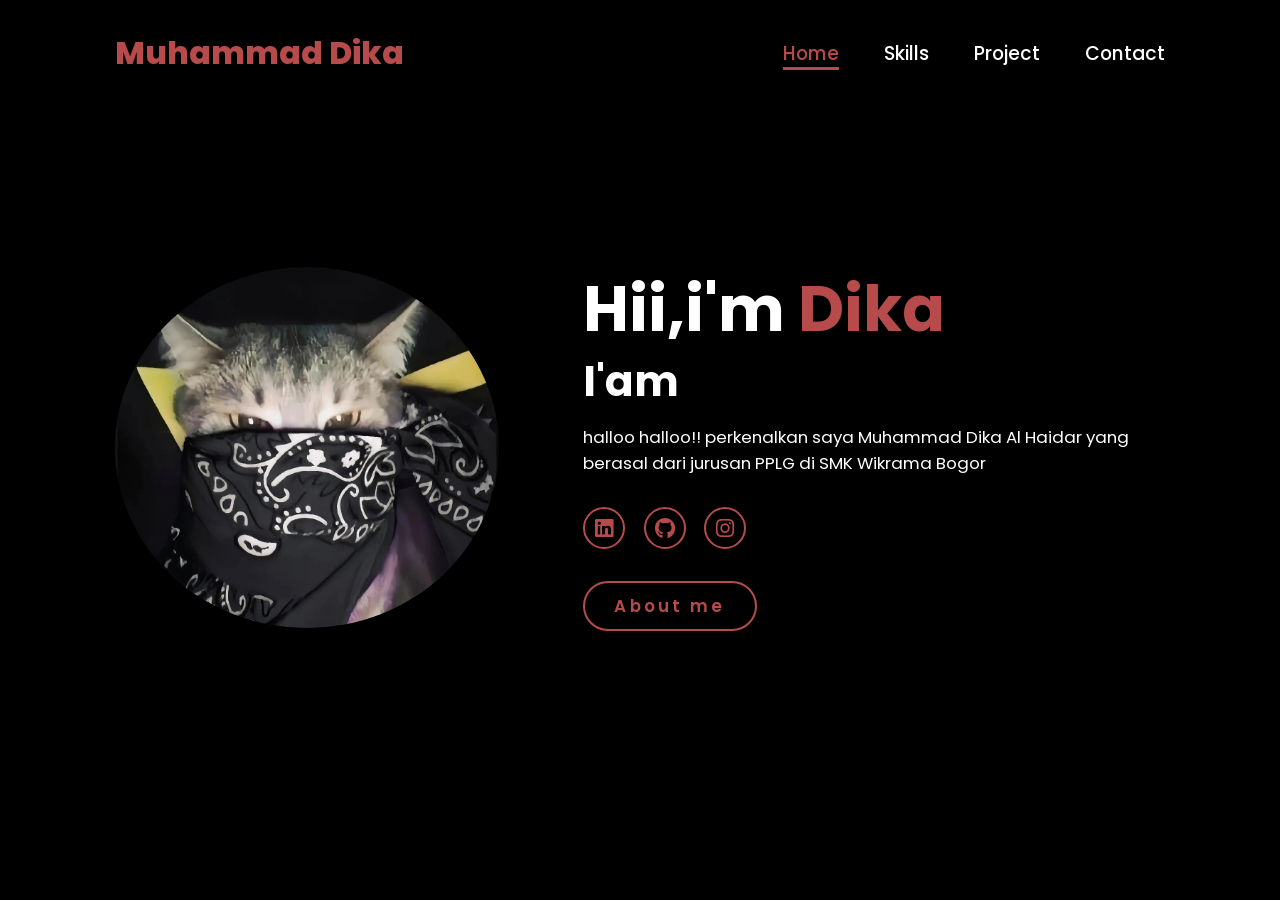
==== index.html @ 09ee5bdd "first commit" ====
<!DOCTYPE html>
<html lang="en">
<head>
    <meta charset="UTF-8">
    <meta name="viewport" content="width=device-width, initial-scale=1.0">
    <title>Portofolio</title>
    <link rel="stylesheet" href="https://cdnjs.cloudflare.com/ajax/libs/font-awesome/6.5.2/css/all.min.css">
    <link rel="stylesheet" href="style.css">
    <link rel="website icon" type="png"
    href="download.png">
</head>
<body>
  <span class="typing-effect"></span>

    <header>
      <a href="index.html" class="logo">Muhammad Dika</a>

      <nav>
       <a href="index.html" class="active">Home</a>
       <a href="#" >Skills</a>
       <a href="project.html" >Project</a>
       <a href="#" >Contact</a>
      </nav>
    </header>
     <section class="home">
        <div class="home-img">
            <img src="main.jpg" alt="">
        </div>
        <div class="home-content">
            <h1>Hii,i'm <span>Dika</span></h1>
            <h3 class="typing-text">I'am <span></span></h3>
            <p>halloo halloo!! perkenalkan saya Muhammad Dika Al Haidar yang berasal dari jurusan PPLG di SMK Wikrama Bogor</p>
            <div class="social-icons">
              <a href="#"><i class="fa-brands fa-linkedin"></i></a>
              <a href="https://github.com/dashboard"><i class="fa-brands fa-github"></i></a>
              <a href="https://www.instagram.com/dikaalhaidarr?igsh=MWllZXFncGJycjBpZw=="><i class="fa-brands fa-instagram"></i></a>
            
            
            </div>
             <a href="index.html" class="btn">About me</a>
        </div>
     </section>

     
</body>
</html>
---- style.css ----
@import url(https://fonts.googleapis.com/css2?family=Poppins%3Awght%40100%3B200%3B300%3B400%3B500%3B600&display=swap%27%29%3B);   

*{
    margin: 0;
    padding: 0;
    box-sizing: border-box;
    text-decoration: none;
    border: none;
    outline: none;
    font-family: 'Poppins',sans-serif;
}

html{
    font-size: 65.5%;
    animation: fadeIn 1s forwards;  
}
@keyframes fadeIn {
    10% {
      opacity: 0;  
    }
    100% {
      opacity: 1;  
    }
  }

body{
    width: 100%;
    height: 100vh;
    overflow-x: hidden;
    background-color: black;
    color: white;
}
header{
    margin-top: 20px;
    position: fixed;
    top: 0;
    left: 0;
    width: 100%;
    padding: 1rem 9%;
    background-color: transparent;
    filter: drop-shadow(10px);
    display: flex;
    justify-content: space-between;
    align-items: center;
    z-index: 100;
}

.logo{
    font-size: 3rem;
    color: #b74b4b;
    font-weight: 800;
    cursor: pointer;
    transition: 0.5s ease;
}

.logo:hover{
    transform: scale(1.1);
}

nav a{
    font-size: 1.8rem;
    color: white;
    margin-left: 4rem;
    font-weight: 500;
    transition: 0.3s ease;
    border-bottom: 3px solid transparent;
}

nav a:hover,
nav a.active{
    color: #b74b4b;
    border-bottom: 3px solid #b74b4b;
}

@media(max-width:995px){
    nav{
        position: absolute;
        display: contents;
        top: 100%;
        right: 0;
        width: 40%;
        border-left: 3px solid #b74b4b;
        border-bottom: 3px solid #b74b4b;
        border-bottom-left-radius: 2rem;
        padding: 1rem solid;
        background-color: #161616;
        border-top: 0.1rem solid rgba(0,0,0,0.1);
    }

    nav.active{
        display: block;
    }

    nav a{
        display: block;
        font-size: 2rem;
        margin: 3rem 0;
    }

    nav a:hover,
    nav a.active{
        padding: 1rem;
        border-radius: 0.5rem;
        border-bottom: 0.5s solid #b74b4b;
    }
}

section{
    min-height: 100vh;
    padding: 5rem 9% 5rem;
}

.home{
    display: flex;
    justify-content: center;
    align-items: center;
    gap: 8rem;
    background-color: black;
}

/*  */
.home .home-content h1{
    font-size: 6rem;
    font-weight: 700;
    line-height: 1.3;
}

span{
    color: #b74b4b;
}

.home-content h3{
    font-size: 4rem;
    margin-bottom: 1rem;
    font-weight: 700;
}

.home-content p{
    font-size: 1.6rem;
}

.home-img{
    border-radius: 50%;
}

.home-img img{
    position: relative;
    width: 30vw;
    border-radius: 50%;
    box-shadow: 10 10 25px solid #b74b4b;
    cursor: pointer;
    transition: 0.2s linear;
}

.home-img img:hover{
    font-size: 1.8rem;
    font-weight: 500;
}

.social-icons a{
    display: inline-flex;
    justify-content: center;
    align-items: center;
    width: 4rem;
    height: 4rem;
    background-color: transparent;
    border: 0.2rem solid #b74b4b;
    font-size: 2rem;
    border-radius: 50%;
    margin: 3rem 1.5rem 3rem 0;
    transition: 0.3s ease;
    color: #b74b4b;
}

.social-icons a:hover{
    color: black;
    transform: scale(1.3)translateY(-5px);
    background-color: #b74b4b;
    box-shadow: 0 0 25px #b74b4b;
}

.btn{
    display: inline-block;
    padding: 1rem 2.8rem;
    background-color: black;
    border-radius: 4rem;
    font-size: 1.6rem;
    color: #b74b4b;
    letter-spacing: 0.3rem;
    font-weight: 600;
    border: 2px solid #b74b4b;
    transition: 0.3s ease;
    cursor: pointer;
}

.btn:hover{
    transform: scale3d(1.03);
    background-color: #b74b4b;
    color: black;
    box-shadow: 0 0 25px #b74b4b;
}

.typing-text{
    font-size: 34px;
    font-weight: 600;
    min-width: 280px;
}

.typing-text span{
    position: relative;
}

.typing-text span::before{
    content: "";
    color: #b74b4b;
    animation: words 20s infinite
}

.typing-text span::after{
    content: "";
    background-color: black;
    position: absolute;
    width: calc(100%+ 8px);
    height: 100%;
    border-left: 3px solid black;
    right: -8;
    animation: cursor 0.6s infinite;
}

@keyframes cursor{
to{
    border-left: 3px solid;
 }
}

@keyframes words  {
    10%,30%{
        content: " Wikrama student"
    }
    21%, 40% {
        content: "Front End Developer"
    }
    41%, 60% {
        content:"Jurusan PPLG" ;
    }
    61%, 70%{
        content: "15 years old";
    }
}

@media (max-width: 1000px){
    .home{
        gap:40rem;
    }
}

@media(max-width:995px){
    .home{
        flex-direction: column;
        margin: 5rem 4rem;
    }
    .home.home-content h3{
        font-size:2.5rem;
    }
    .home-content h1{
        font-size: 5rem;
    }

    .home-img img{
        width: 70vw;
        margin-top: 4rem;
    }
}
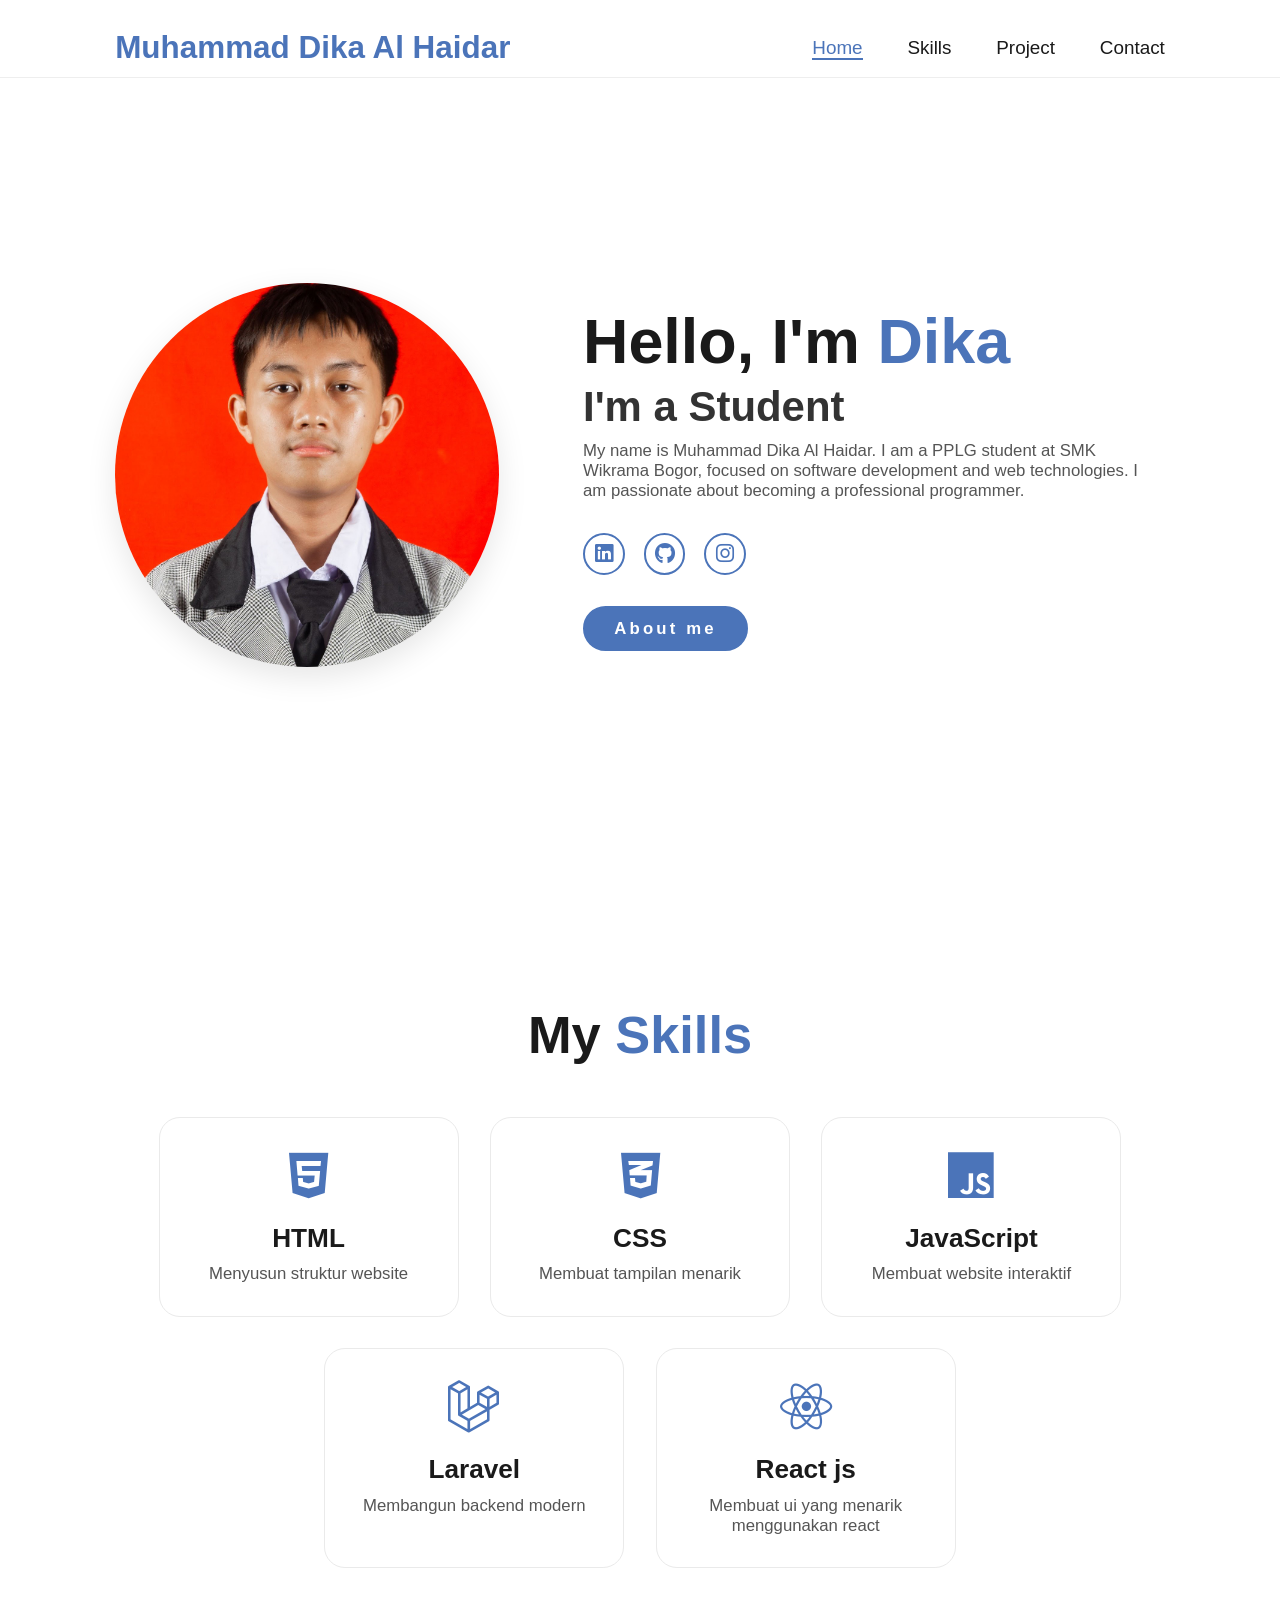
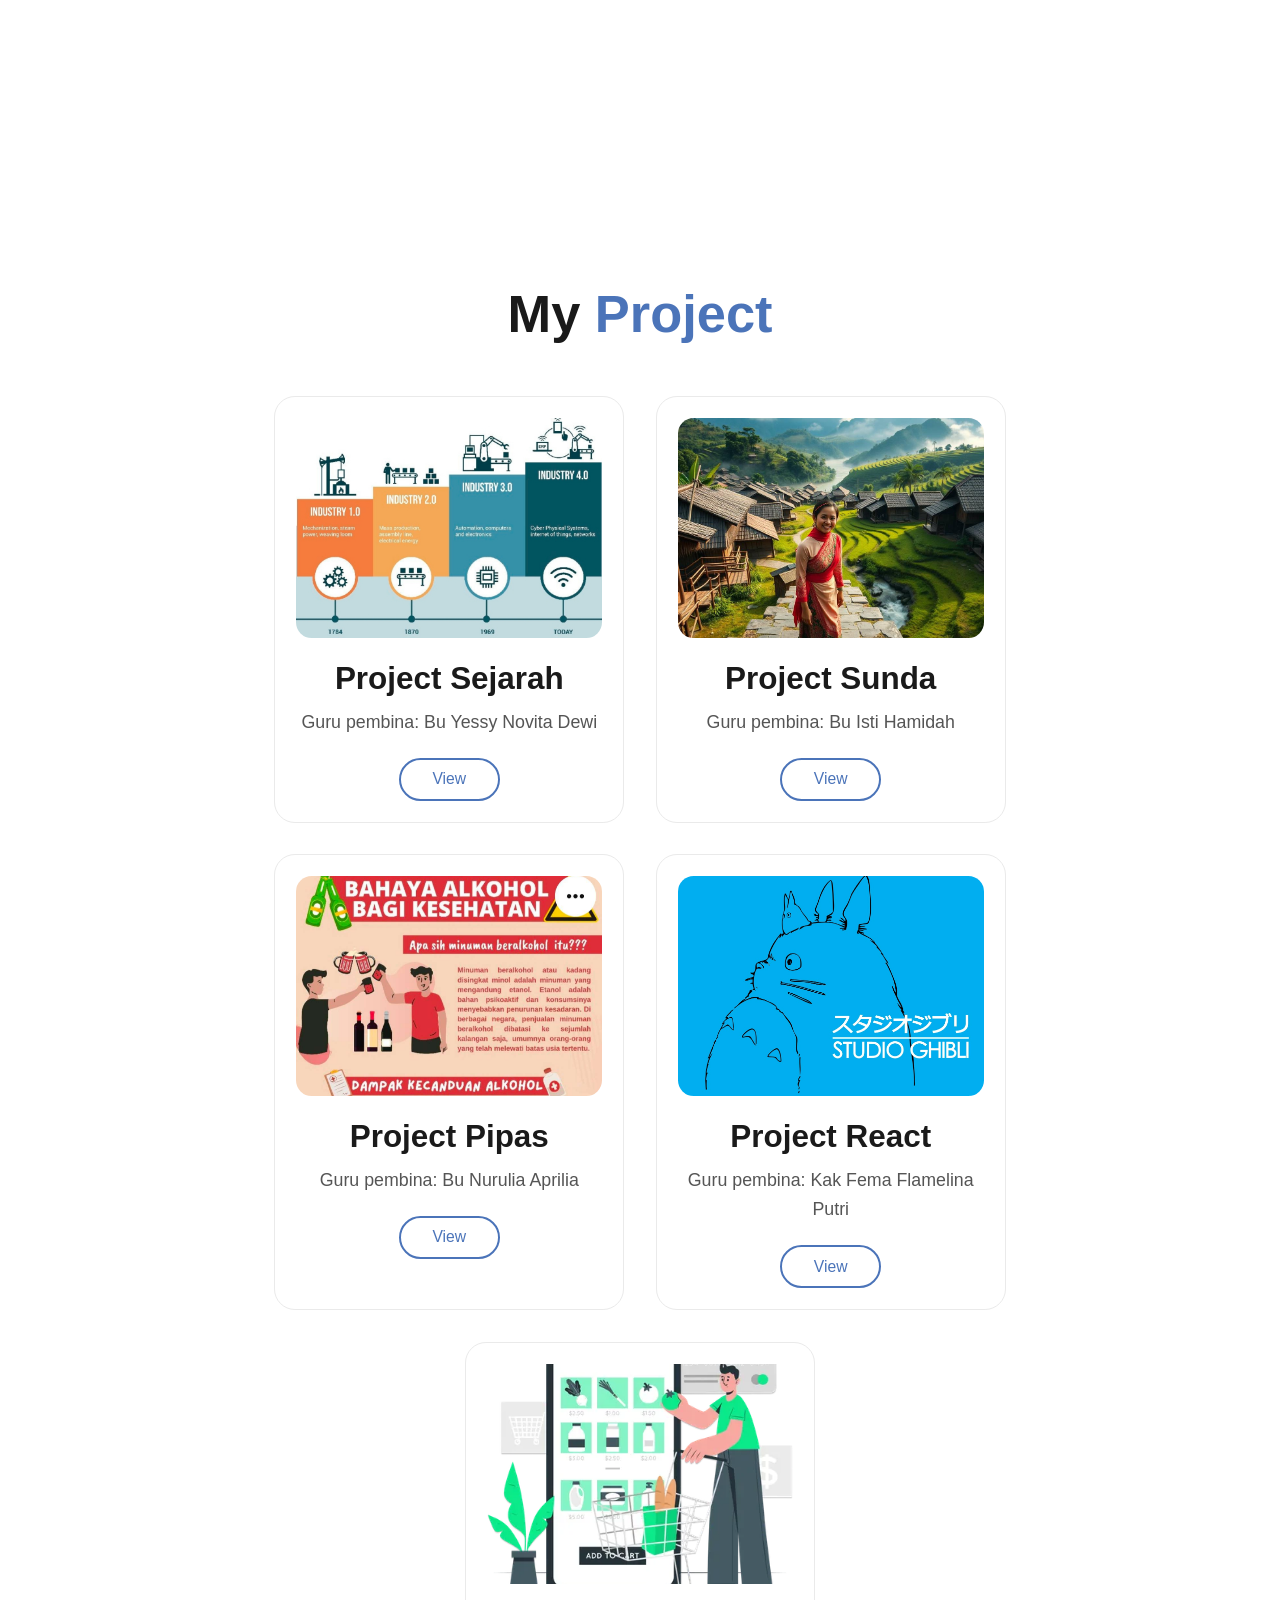
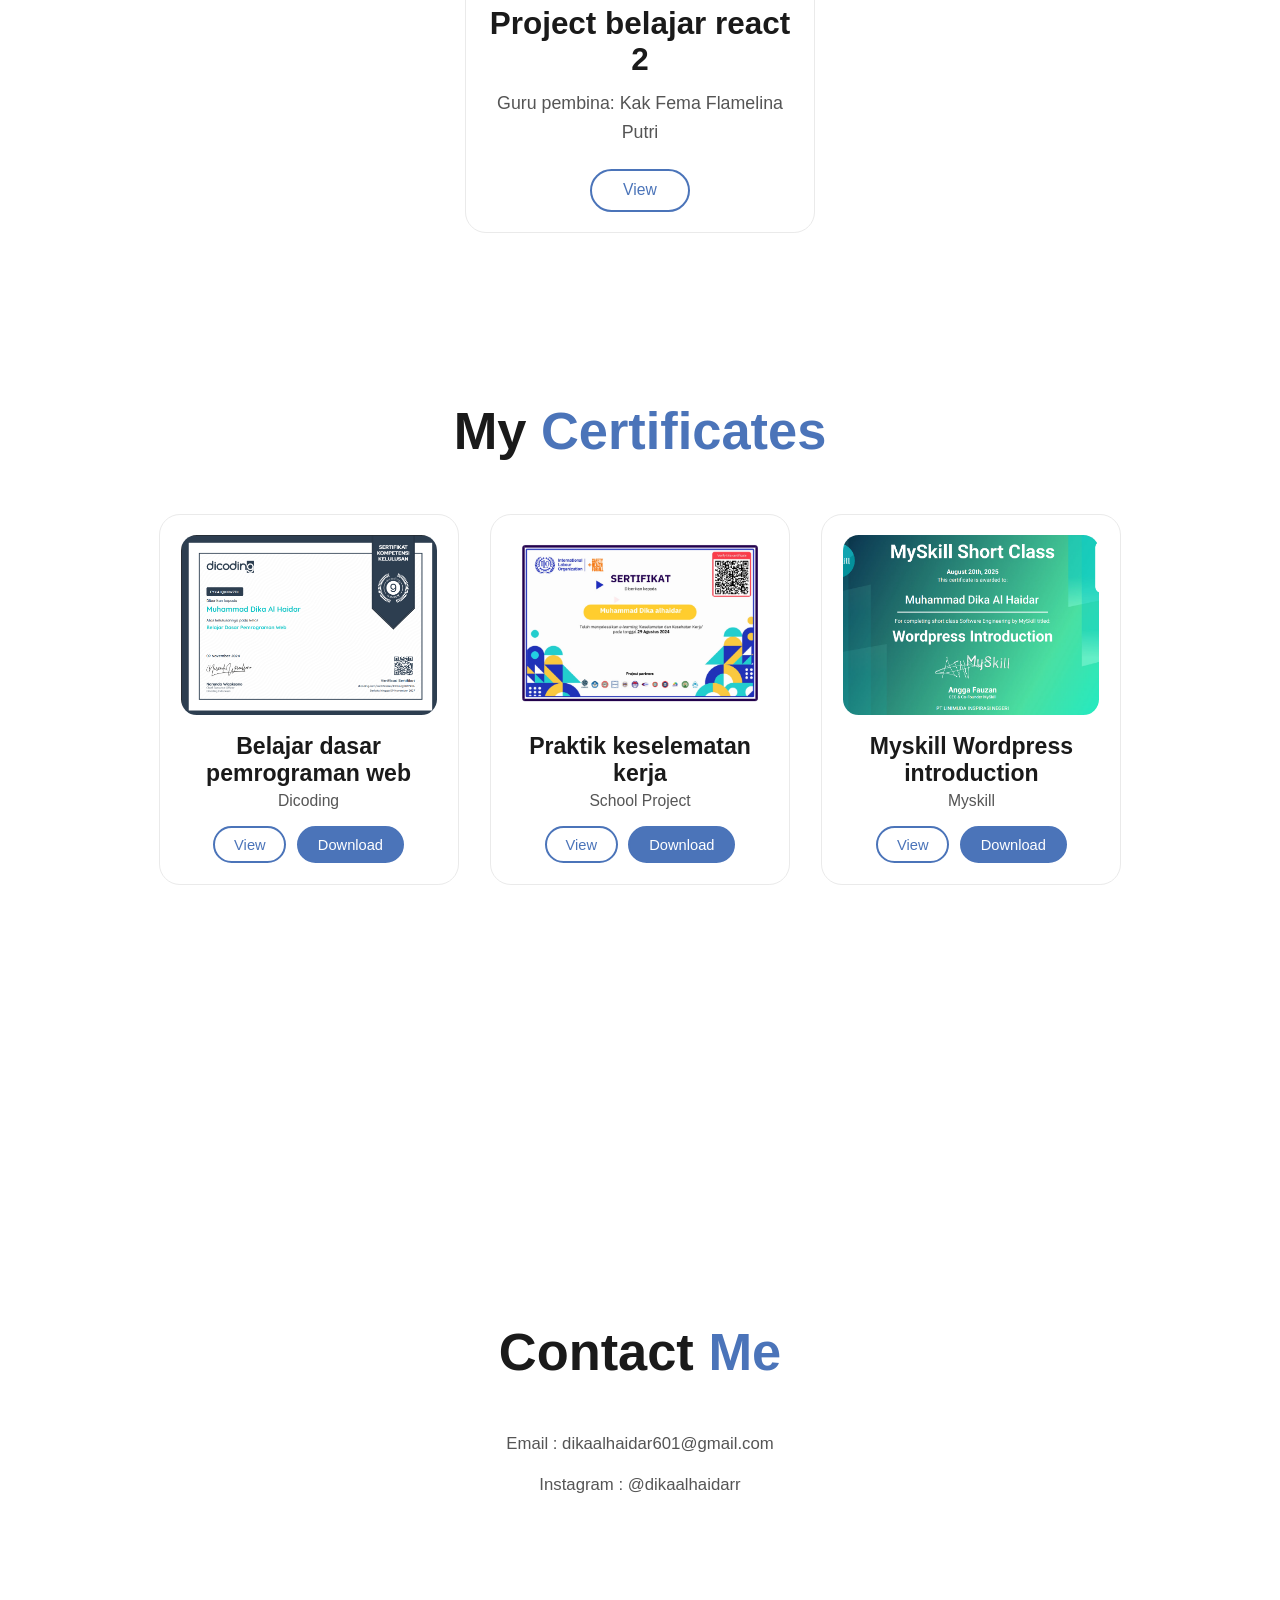
==== commit 97e09a84: "update project" ====
--- a/index.html
+++ b/index.html
@@ -1,46 +1,358 @@
 <!DOCTYPE html>
 <html lang="en">
+
 <head>
     <meta charset="UTF-8">
     <meta name="viewport" content="width=device-width, initial-scale=1.0">
+
     <title>Portofolio</title>
+
+    <!-- FONT AWESOME -->
     <link rel="stylesheet" href="https://cdnjs.cloudflare.com/ajax/libs/font-awesome/6.5.2/css/all.min.css">
+
+    <!-- CSS -->
     <link rel="stylesheet" href="style.css">
-    <link rel="website icon" type="png"
-    href="download.png">
+    <link rel="stylesheet" href="project.css">
+
+    <!-- ICON -->
+    <link rel="website icon" type="png" href="download.png">
+
 </head>
+
 <body>
-  <span class="typing-effect"></span>
-
+
+    <!-- HEADER -->
     <header>
-      <a href="index.html" class="logo">Muhammad Dika</a>
-
-      <nav>
-       <a href="index.html" class="active">Home</a>
-       <a href="#" >Skills</a>
-       <a href="project.html" >Project</a>
-       <a href="#" >Contact</a>
-      </nav>
+
+        <a href="#home" class="logo">
+            Muhammad Dika Al Haidar
+        </a>
+
+        <nav>
+            <a href="#home" class="active">Home</a>
+            <a href="#skills">Skills</a>
+            <a href="#project">Project</a>
+            <a href="#contact">Contact</a>
+        </nav>
+
     </header>
-     <section class="home">
+
+    <!-- HOME -->
+    <section id="home" class="home">
+
         <div class="home-img">
-            <img src="main.jpg" alt="">
-        </div>
+            <img src="muka.jpeg" alt="">
+        </div>
+
         <div class="home-content">
-            <h1>Hii,i'm <span>Dika</span></h1>
-            <h3 class="typing-text">I'am <span></span></h3>
-            <p>halloo halloo!! perkenalkan saya Muhammad Dika Al Haidar yang berasal dari jurusan PPLG di SMK Wikrama Bogor</p>
+
+            <h1>
+                Hello, I'm <span>Dika</span>
+            </h1>
+
+            <h3 class="typing-text">
+                I'm a Student
+            </h3>
+
+            <p>
+                My name is Muhammad Dika Al Haidar. I am a PPLG student at SMK Wikrama Bogor, focused on software
+                development and web technologies. I am passionate about becoming a professional programmer.
+            </p>
+
             <div class="social-icons">
-              <a href="#"><i class="fa-brands fa-linkedin"></i></a>
-              <a href="https://github.com/dashboard"><i class="fa-brands fa-github"></i></a>
-              <a href="https://www.instagram.com/dikaalhaidarr?igsh=MWllZXFncGJycjBpZw=="><i class="fa-brands fa-instagram"></i></a>
-            
-            
-            </div>
-             <a href="index.html" class="btn">About me</a>
-        </div>
-     </section>
-
-     
+
+                <a href="#">
+                    <i class="fa-brands fa-linkedin"></i>
+                </a>
+
+                <a href="https://github.com/">
+                    <i class="fa-brands fa-github"></i>
+                </a>
+
+                <a href="https://www.instagram.com/dikaalhaidarr">
+                    <i class="fa-brands fa-instagram"></i>
+                </a>
+
+            </div>
+
+            <a href="#home" class="btn">
+                About me
+            </a>
+
+        </div>
+
+    </section>
+
+    <!-- SKILLS -->
+    <section id="skills" class="skills">
+
+        <h1 class="section-title">
+            My <span>Skills</span>
+        </h1>
+
+        <div class="skills-container">
+
+            <div class="skill-card">
+                <i class="fa-brands fa-html5"></i>
+                <h2>HTML</h2>
+                <p>Menyusun struktur website</p>
+            </div>
+
+            <div class="skill-card">
+                <i class="fa-brands fa-css3-alt"></i>
+                <h2>CSS</h2>
+                <p>Membuat tampilan menarik</p>
+            </div>
+
+            <div class="skill-card">
+                <i class="fa-brands fa-js"></i>
+                <h2>JavaScript</h2>
+                <p>Membuat website interaktif</p>
+            </div>
+
+            <div class="skill-card">
+                <i class="fa-brands fa-laravel"></i>
+                <h2>Laravel</h2>
+                <p>Membangun backend modern</p>
+            </div>
+
+            <div class="skill-card">
+                <i class="fa-brands fa-react"></i>
+                <h2>React js</h2>
+                <p>Membuat ui yang menarik menggunakan react</p>
+            </div>
+
+
+        </div>
+
+    </section>
+
+    <!-- PROJECT -->
+    <section id="project" class="projects">
+
+        <h1 class="section-title">
+            My <span>Project</span>
+        </h1>
+
+        <div class="project-container">
+
+            <!-- PROJECT 1 -->
+            <div class="project-card">
+
+                <img src="project sejarah/revindus.jpg" alt="">
+
+                <div class="project-info">
+
+                    <h3>Project Sejarah</h3>
+                    <p>
+                        Guru pembina: Bu Yessy Novita Dewi
+                    </p>
+
+                    <a href="project sejarah/index.html">
+                        View
+                    </a>
+
+                </div>
+
+            </div>
+
+            <!-- PROJECT 2 -->
+            <div class="project-card">
+
+                <img src="Project sunda/kampung.jpg" alt="">
+
+                <div class="project-info">
+
+                    <h3>Project Sunda</h3>
+
+                    <p>
+                        Guru pembina: Bu Isti Hamidah
+                    </p>
+
+                    <a href="Project sunda/index.html">
+                        View
+                    </a>
+
+                </div>
+
+            </div>
+
+            <!-- PROJECT 3 -->
+            <div class="project-card">
+
+                <img src="project pipas/6l4ekl4iqhdriba.jpg" alt="">
+
+                <div class="project-info">
+
+                    <h3>Project Pipas</h3>
+
+                    <p>
+                        Guru pembina: Bu Nurulia Aprilia
+                    </p>
+
+                    <a href="project pipas/pipas.html">
+                        View
+                    </a>
+
+                </div>
+
+            </div>
+
+            <!-- PROJECT 4 -->
+            <div class="project-card">
+
+                <img src="image.png" alt="">
+
+                <div class="project-info">
+
+                    <h3>Project React</h3>
+
+                    <p>
+                        Guru pembina: Kak Fema Flamelina Putri
+                    </p>
+
+                    <a href="https://project-react-1-khaki.vercel.app/" target="_blank">
+                        View
+                    </a>
+                </div>
+            </div>
+
+            <!-- project 5 -->
+             <div class="project-card">
+
+                <img src="store.webp" alt="">
+
+                <div class="project-info">
+
+                    <h3>Project belajar react 2</h3>
+
+                    <p>
+                        Guru pembina: Kak Fema Flamelina Putri
+                    </p>
+
+                    <a href=" https://belajar-react-1-cx4q.vercel.app/" target="_blank">
+                        View
+                    </a>
+                </div>
+
+            </div>
+
+        </div>
+
+    </section>
+
+    <!-- CERTIFICATE -->
+    <section id="certificate" class="certificate">
+
+        <h1 class="section-title">
+            My <span>Certificates</span>
+        </h1>
+
+        <div class="certificate-container">
+
+            <div class="certificate-card">
+
+                <img src="sertifikat1.png" alt="HTML Certificate">
+
+                <h3>Belajar dasar pemrograman web</h3>
+                <p>Dicoding </p>
+
+                <div class="cert-btns">
+                    <a href="sertifikat1.pdf" target="_blank" class="btn-view">
+                        View
+                    </a>
+
+                    <a href="sertifikat1.pdf" download class="btn-download">
+                        Download
+                    </a>
+                </div>
+            </div>
+
+             <div class="certificate-card">
+                <img src="sertifikat2.jpeg" alt="HTML Certificate">
+
+                <h3>Praktik keselematan kerja</h3>
+                <p> School Project</p>
+
+                <div class="cert-btns">
+                    <a href="sertifikat2.jpeg" target="_blank" class="btn-view">
+                        View
+                    </a>
+
+                    <a href="sertifikat2.jpeg" download class="btn-download">
+                        Download
+                    </a>
+                </div>
+            </div>
+              <div class="certificate-card">
+                <img src="sertifikat3.png" alt="HTML Certificate">
+
+                <h3>Myskill Wordpress introduction</h3>
+                <p>Myskill</p>
+
+                <div class="cert-btns">
+                    <a href="sertifikat3.png" target="_blank" class="btn-view">
+                        View
+                    </a>
+
+                    <a href="sertifikat3.png" download class="btn-download">
+                        Download
+                    </a>
+                </div>
+            </div>
+
+        </div>
+
+    </section>
+
+
+
+    <!-- CONTACT -->
+    <section id="contact" class="contact">
+
+        <h1 class="section-title">
+            Contact <span>Me</span>
+        </h1>
+
+        <p>Email : dikaalhaidar601@gmail.com</p>
+        <p>Instagram : @dikaalhaidarr</p>
+
+    </section>
+
+    <!-- ACTIVE NAVBAR -->
+    <script>
+
+        const sections = document.querySelectorAll("section");
+        const navLinks = document.querySelectorAll("nav a");
+
+        window.addEventListener("scroll", () => {
+
+            let current = "";
+
+            sections.forEach(section => {
+
+                const sectionTop = section.offsetTop;
+
+                if (scrollY >= sectionTop - 200) {
+                    current = section.getAttribute("id");
+                }
+
+            });
+
+            navLinks.forEach(link => {
+
+                link.classList.remove("active");
+
+                if (link.getAttribute("href") === "#" + current) {
+                    link.classList.add("active");
+                }
+
+            });
+
+        });
+
+    </script>
+
 </body>
+
 </html>
--- a/style.css
+++ b/style.css
@@ -1,5 +1,3 @@
-@import url(https://fonts.googleapis.com/css2?family=Poppins%3Awght%40100%3B200%3B300%3B400%3B500%3B600&display=swap%27%29%3B);   
-
 *{
     margin: 0;
     padding: 0;
@@ -7,29 +5,23 @@
     text-decoration: none;
     border: none;
     outline: none;
-    font-family: 'Poppins',sans-serif;
+    font-family: 'Poppins', sans-serif;
 }
 
 html{
     font-size: 65.5%;
-    animation: fadeIn 1s forwards;  
-}
-@keyframes fadeIn {
-    10% {
-      opacity: 0;  
-    }
-    100% {
-      opacity: 1;  
-    }
-  }
+    scroll-behavior: smooth;
+}
 
 body{
     width: 100%;
-    height: 100vh;
     overflow-x: hidden;
-    background-color: black;
-    color: white;
-}
+    background-color: #ffffff;
+    color: #1a1a1a;
+}
+
+/* HEADER */
+
 header{
     margin-top: 20px;
     position: fixed;
@@ -37,125 +29,96 @@
     left: 0;
     width: 100%;
     padding: 1rem 9%;
-    background-color: transparent;
-    filter: drop-shadow(10px);
+    background-color: #ffffff;
     display: flex;
     justify-content: space-between;
     align-items: center;
     z-index: 100;
+    border-bottom: 1px solid #eee;
 }
 
 .logo{
     font-size: 3rem;
-    color: #b74b4b;
+    color: #4b74b9;
     font-weight: 800;
     cursor: pointer;
-    transition: 0.5s ease;
+    transition: 0.3s ease;
 }
 
 .logo:hover{
-    transform: scale(1.1);
+    transform: scale(1.05);
 }
 
 nav a{
     font-size: 1.8rem;
-    color: white;
+    color: #1a1a1a;
     margin-left: 4rem;
     font-weight: 500;
     transition: 0.3s ease;
-    border-bottom: 3px solid transparent;
+    border-bottom: 2px solid transparent;
 }
 
 nav a:hover,
 nav a.active{
-    color: #b74b4b;
-    border-bottom: 3px solid #b74b4b;
-}
-
-@media(max-width:995px){
-    nav{
-        position: absolute;
-        display: contents;
-        top: 100%;
-        right: 0;
-        width: 40%;
-        border-left: 3px solid #b74b4b;
-        border-bottom: 3px solid #b74b4b;
-        border-bottom-left-radius: 2rem;
-        padding: 1rem solid;
-        background-color: #161616;
-        border-top: 0.1rem solid rgba(0,0,0,0.1);
-    }
-
-    nav.active{
-        display: block;
-    }
-
-    nav a{
-        display: block;
-        font-size: 2rem;
-        margin: 3rem 0;
-    }
-
-    nav a:hover,
-    nav a.active{
-        padding: 1rem;
-        border-radius: 0.5rem;
-        border-bottom: 0.5s solid #b74b4b;
-    }
-}
+    color: #4b74b9;
+    border-bottom: 2px solid #4b74b9;
+}
+
+/* SECTION */
 
 section{
     min-height: 100vh;
-    padding: 5rem 9% 5rem;
-}
+    padding: 10rem 9% 5rem;
+}
+
+/* HOME */
 
 .home{
     display: flex;
     justify-content: center;
     align-items: center;
     gap: 8rem;
-    background-color: black;
-}
-
-/*  */
+    background-color: #ffffff;
+}
+
 .home .home-content h1{
     font-size: 6rem;
     font-weight: 700;
     line-height: 1.3;
 }
 
-span{
-    color: #b74b4b;
+.home-content h1 span{
+    color: #4b74b9;
 }
 
 .home-content h3{
     font-size: 4rem;
     margin-bottom: 1rem;
     font-weight: 700;
+    color: #333;
 }
 
 .home-content p{
     font-size: 1.6rem;
-}
-
-.home-img{
-    border-radius: 50%;
-}
+    color: #555;
+}
+
+/* IMAGE */
 
 .home-img img{
     position: relative;
     width: 30vw;
     border-radius: 50%;
-    box-shadow: 10 10 25px solid #b74b4b;
+    box-shadow: 0 10px 30px rgba(0,0,0,0.1);
     cursor: pointer;
-    transition: 0.2s linear;
+    transition: 0.3s ease;
 }
 
 .home-img img:hover{
-    font-size: 1.8rem;
-    font-weight: 500;
-}
+    transform: scale(1.05);
+}
+
+/* SOCIAL */
 
 .social-icons a{
     display: inline-flex;
@@ -164,113 +127,234 @@
     width: 4rem;
     height: 4rem;
     background-color: transparent;
-    border: 0.2rem solid #b74b4b;
+    border: 2px solid #4b74b9;
     font-size: 2rem;
     border-radius: 50%;
     margin: 3rem 1.5rem 3rem 0;
     transition: 0.3s ease;
-    color: #b74b4b;
+    color: #4b74b9;
 }
 
 .social-icons a:hover{
-    color: black;
-    transform: scale(1.3)translateY(-5px);
-    background-color: #b74b4b;
-    box-shadow: 0 0 25px #b74b4b;
-}
+    color: white;
+    transform: scale(1.1);
+    background-color: #4b74b9;
+    box-shadow: 0 5px 15px rgba(75,116,185,0.3);
+}
+
+/* BUTTON */
 
 .btn{
     display: inline-block;
     padding: 1rem 2.8rem;
-    background-color: black;
+    background-color: #4b74b9;
     border-radius: 4rem;
     font-size: 1.6rem;
-    color: #b74b4b;
+    color: white;
     letter-spacing: 0.3rem;
     font-weight: 600;
-    border: 2px solid #b74b4b;
+    border: 2px solid #4b74b9;
     transition: 0.3s ease;
     cursor: pointer;
 }
 
 .btn:hover{
-    transform: scale3d(1.03);
-    background-color: #b74b4b;
-    color: black;
-    box-shadow: 0 0 25px #b74b4b;
-}
-
-.typing-text{
-    font-size: 34px;
-    font-weight: 600;
-    min-width: 280px;
-}
-
-.typing-text span{
-    position: relative;
-}
-
-.typing-text span::before{
-    content: "";
-    color: #b74b4b;
-    animation: words 20s infinite
-}
-
-.typing-text span::after{
-    content: "";
-    background-color: black;
-    position: absolute;
-    width: calc(100%+ 8px);
-    height: 100%;
-    border-left: 3px solid black;
-    right: -8;
-    animation: cursor 0.6s infinite;
-}
-
-@keyframes cursor{
-to{
-    border-left: 3px solid;
- }
-}
-
-@keyframes words  {
-    10%,30%{
-        content: " Wikrama student"
-    }
-    21%, 40% {
-        content: "Front End Developer"
-    }
-    41%, 60% {
-        content:"Jurusan PPLG" ;
-    }
-    61%, 70%{
-        content: "15 years old";
-    }
-}
-
-@media (max-width: 1000px){
-    .home{
-        gap:40rem;
-    }
-}
+    transform: scale(1.05);
+    background-color: transparent;
+    color: #4b74b9;
+}
+
+/* TITLE */
+
+.section-title{
+    text-align: center;
+    font-size: 5rem;
+    margin-bottom: 5rem;
+}
+
+.section-title span{
+    color: #4b74b9;
+}
+
+/* SKILLS / PROJECTS / CONTACT */
+
+.skills,
+.projects,
+.contact{
+    background: #ffffff;
+}
+
+.skills-container,
+.project-container{
+    display: flex;
+    justify-content: center;
+    gap: 3rem;
+    flex-wrap: wrap;
+}
+
+/* CARD */
+
+.skill-card,
+.project-card{
+    width: 300px;
+    padding: 3rem;
+    border: 1px solid #eaeaea;
+    border-radius: 2rem;
+    text-align: center;
+    transition: 0.3s;
+    background: #fff;
+}
+
+.skill-card:hover,
+.project-card:hover{
+    transform: translateY(-10px);
+    box-shadow: 0 10px 25px rgba(0,0,0,0.08);
+    border-color: #4b74b9;
+}
+
+.skill-card i{
+    font-size: 5rem;
+    color: #4b74b9;
+    margin-bottom: 2rem;
+}
+
+.skill-card h2,
+.project-card h2{
+    font-size: 2.5rem;
+    margin-bottom: 1rem;
+}
+
+.skill-card p,
+.project-card p,
+.contact p{
+    font-size: 1.6rem;
+    color: #555;
+}
+
+/* CONTACT */
+
+.contact{
+    text-align: center;
+}
+
+.contact p{
+    margin-top: 2rem;
+}
+
+
+
+.certificate{
+    background: #ffffff;
+    padding: 8rem 9%;
+}
+
+.certificate-container{
+    display: flex;
+    justify-content: center;
+    flex-wrap: wrap;
+    gap: 3rem;
+    margin-top: 5rem;
+}
+
+.certificate-card{
+    width: 300px;
+    background: #fff;
+    border: 1px solid #eaeaea;
+    border-radius: 2rem;
+    overflow: hidden;
+    text-align: center;
+    padding: 2rem;
+    transition: 0.3s ease;
+}
+
+.certificate-card:hover{
+    transform: translateY(-10px);
+    box-shadow: 0 10px 25px rgba(0,0,0,0.08);
+    border-color: #4b74b9;
+}
+
+.certificate-card img{
+    width: 100%;
+    height: 180px;
+    object-fit: cover;
+    border-radius: 1.5rem;
+}
+
+.certificate-card h3{
+    font-size: 2.2rem;
+    margin-top: 1.5rem;
+    color: #1a1a1a;
+}
+
+.certificate-card p{
+    font-size: 1.5rem;
+    color: #555;
+    margin-top: 0.5rem;
+}
+
+.cert-btns{
+    display: flex;
+    justify-content: center;
+    gap: 1rem;
+    margin-top: 1.5rem;
+}
+
+.btn-view,
+.btn-download{
+    padding: 0.8rem 1.8rem;
+    border-radius: 3rem;
+    font-size: 1.4rem;
+    border: 2px solid #4b74b9;
+    transition: 0.3s ease;
+    text-decoration: none;
+}
+
+/* VIEW BUTTON */
+.btn-view{
+    color: #4b74b9;
+}
+
+.btn-view:hover{
+    background: #4b74b9;
+    color: white;
+}
+
+/* DOWNLOAD BUTTON */
+.btn-download{
+    background: #4b74b9;
+    color: white;
+}
+
+.btn-download:hover{
+    background: transparent;
+    color: #4b74b9;
+}
+
+/* RESPONSIVE */
 
 @media(max-width:995px){
+
     .home{
         flex-direction: column;
         margin: 5rem 4rem;
-    }
-    .home.home-content h3{
-        font-size:2.5rem;
-    }
+        text-align: center;
+    }
+
     .home-content h1{
         font-size: 5rem;
+    }
+
+    .home-content h3{
+        font-size: 2.5rem;
     }
 
     .home-img img{
         width: 70vw;
         margin-top: 4rem;
     }
-}
-
- 
-
+
+    nav a{
+        margin-left: 2rem;
+        font-size: 1.5rem;
+    }
+}
--- a/project.css
+++ b/project.css
@@ -0,0 +1,78 @@
+.projects{
+    background: #ffffff;
+    padding: 8rem 9%;
+}
+
+.project-container{
+    display: flex;
+    justify-content: center;
+    flex-wrap: wrap;
+    gap: 3rem;
+    margin-top: 5rem;
+}
+
+.project-card{
+    width: 350px;
+    background: #ffffff;
+    border: 1px solid #eaeaea;
+    border-radius: 2rem;
+    overflow: hidden;
+    transition: 0.3s ease;
+    padding: 2rem;
+}
+
+.project-card:hover{
+    transform: translateY(-10px);
+    box-shadow: 0 10px 25px rgba(13, 12, 12, 0.08);
+    border-color: #4b74b9;
+}
+
+.project-card img{
+    width: 100%;
+    height: 220px;
+    object-fit: cover;
+    border-radius: 1.5rem;
+}
+
+.project-info{
+    text-align: center;
+    margin-top: 2rem;
+}
+
+.project-info h3{
+    font-size: 3rem;
+    margin-bottom: 1rem;
+    color: #1a1a1a;
+}
+
+.project-info p{
+    font-size: 1.7rem;
+    line-height: 2.8rem;
+    margin-bottom: 2rem;
+    color: #555;
+}
+
+.project-info a{
+    display: inline-block;
+    padding: 1rem 3rem;
+    border: 2px solid #4b74b9;
+    border-radius: 3rem;
+    color: #4b74b9;
+    font-size: 1.5rem;
+    transition: 0.3s ease;
+    text-decoration: none;
+}
+
+.project-info a:hover{
+    background: #4b74b9;
+    color: white;
+    box-shadow: 0 10px 20px rgba(75,116,185,0.25);
+}
+
+/* RESPONSIVE */
+
+@media(max-width: 768px){
+    .project-card{
+        width: 100%;
+    }
+}
